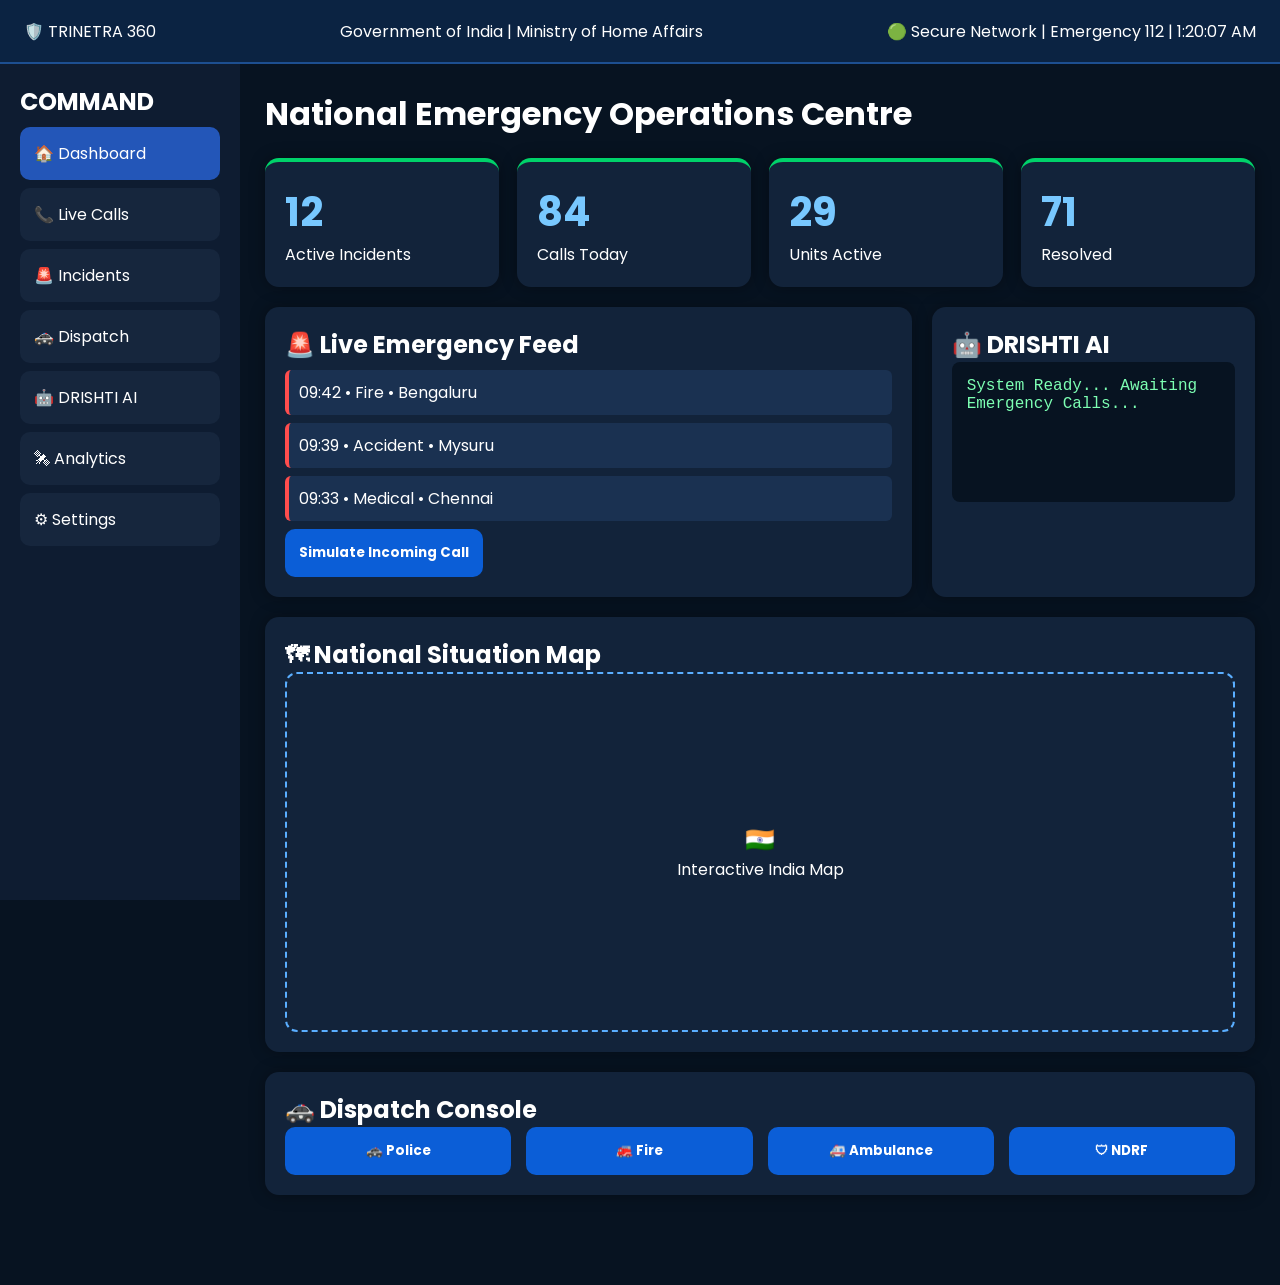
==== dashboard.html @ 9b188cce "Added files added them files" ====
<!DOCTYPE html>
<html lang="en">

<head>

<meta charset="UTF-8">
<meta name="viewport" content="width=device-width, initial-scale=1.0">

<title>TRINETRA 360 - Command Centre</title>

<link rel="stylesheet" href="css/dashboard.css">

<link href="https://fonts.googleapis.com/css2?family=Poppins:wght@300;400;500;600;700&display=swap" rel="stylesheet">

</head>

<body>

<!-- ================= TOP BAR ================= -->

<header class="topbar">

<div class="logo">

🛡️ <span>TRINETRA 360</span>

</div>

<div class="topcenter">

Government of India | Ministry of Home Affairs

</div>

<div class="topright">

🟢 Secure Network

|

Emergency 112

|

<span id="clock"></span>

</div>

</header>

<!-- ================= SIDEBAR ================= -->

<div class="sidebar">

<h2>COMMAND</h2>

<ul>

<li class="active">🏠 Dashboard</li>

<li>📞 Live Calls</li>

<li>🚨 Incidents</li>

<li>🚓 Dispatch</li>

<li>🤖 DRISHTI AI</li>

<li>🛰 Analytics</li>

<li>⚙ Settings</li>

</ul>

</div>

<!-- ================= MAIN ================= -->

<main>

<h1>

National Emergency Operations Centre

</h1>

<!-- ================= STATS ================= -->

<section class="stats">

<div class="card">

<h2>12</h2>

<p>Active Incidents</p>

</div>

<div class="card">

<h2>84</h2>

<p>Calls Today</p>

</div>

<div class="card">

<h2>29</h2>

<p>Units Active</p>

</div>

<div class="card">

<h2>71</h2>

<p>Resolved</p>

</div>

</section>

<!-- ================= LIVE FEED ================= -->

<div class="row">

<section class="feed">

<h2>🚨 Live Emergency Feed</h2>

<div id="feed">

<p>09:42 • Fire • Bengaluru</p>

<p>09:39 • Accident • Mysuru</p>

<p>09:33 • Medical • Chennai</p>

</div>

<button id="simulateCall">

Simulate Incoming Call

</button>

</section>

<section class="ai">

<h2>🤖 DRISHTI AI</h2>

<div id="aiOutput">

System Ready...

Awaiting Emergency Calls...

</div>

</section>

</div>

<!-- ================= MAP ================= -->

<section class="mapPanel">

<h2>

🗺 National Situation Map

</h2>

<div class="map">

<h1>🇮🇳</h1>

<p>

Interactive India Map

</p>

</div>

</section>

<!-- ================= DISPATCH ================= -->

<section class="dispatch">

<h2>

🚓 Dispatch Console

</h2>

<div class="dispatchGrid">

<button class="dispatchBtn">

🚓 Police

</button>

<button class="dispatchBtn">

🚒 Fire

</button>

<button class="dispatchBtn">

🚑 Ambulance

</button>

<button class="dispatchBtn">

🛡 NDRF

</button>

</div>

</section>

</main>

<script src="js/dashboard.js"></script>

</body>

</html>
---- css/dashboard.css ----
*{margin:0;padding:0;box-sizing:border-box;font-family:Poppins,sans-serif}body{background:#071321;color:#fff}.topbar{position:fixed;top:0;left:0;width:100%;height:64px;background:#0b2342;display:flex;justify-content:space-between;align-items:center;padding:0 24px;border-bottom:2px solid #1d4f91}.sidebar{position:fixed;top:64px;left:0;width:240px;height:calc(100vh - 64px);background:#0e1c31;padding:20px}.sidebar ul{list-style:none}.sidebar li{padding:14px;margin:8px 0;background:#16263d;border-radius:10px}.sidebar .active,.sidebar li:hover{background:#2356b8}main{margin-left:240px;padding:90px 25px}.stats{display:grid;grid-template-columns:repeat(4,1fr);gap:18px}.card,.feed,.ai,.mapPanel,.dispatch{background:#12233a;padding:20px;border-radius:14px;box-shadow:0 0 15px rgba(0,0,0,.35);margin-top:20px}.card{border-top:4px solid #00d26a}.card h2{font-size:40px;color:#78c8ff}.row{display:grid;grid-template-columns:2fr 1fr;gap:20px}#feed p{background:#1a3151;border-left:4px solid #ff4d4d;padding:10px;margin:8px 0;border-radius:6px}#aiOutput{background:#071321;padding:15px;border-radius:8px;min-height:140px;color:#7dffb3;font-family:Consolas,monospace}.map{height:360px;border:2px dashed #5aaeff;display:flex;justify-content:center;align-items:center;flex-direction:column;border-radius:12px}.dispatchGrid{display:grid;grid-template-columns:repeat(4,1fr);gap:15px}.dispatchBtn,#simulateCall{padding:14px;border:none;border-radius:10px;background:#0b5ed7;color:#fff;font-weight:700}.dispatchBtn:hover,#simulateCall:hover{background:#1b78ff}
/* ==========================
   ANIMATIONS
========================== */

@keyframes fadeUp{

0%{
opacity:0;
transform:translateY(30px);
}

100%{
opacity:1;
transform:translateY(0);
}

}

.card{

animation:fadeUp .8s ease;

}

.feed{

animation:fadeUp 1s ease;

}

.ai{

animation:fadeUp 1.2s ease;

}

.mapPanel{

animation:fadeUp 1.4s ease;

}

.dispatch{

animation:fadeUp 1.6s ease;

}
@keyframes pulse{

0%{

box-shadow:0 0 10px #0088ff;

}

50%{

box-shadow:0 0 25px #00c3ff;

}

100%{

box-shadow:0 0 10px #0088ff;

}

}

.ai{

animation:pulse 3s infinite;

}
@keyframes blink{

0%{

opacity:1;

}

50%{

opacity:.3;

}

100%{

opacity:1;

}

}

.topright{

animation:blink 2s infinite;

}
.dispatchBtn{

transition:.3s;

}

.dispatchBtn:hover{

transform:scale(1.08);

box-shadow:0 0 20px #0077ff;

}
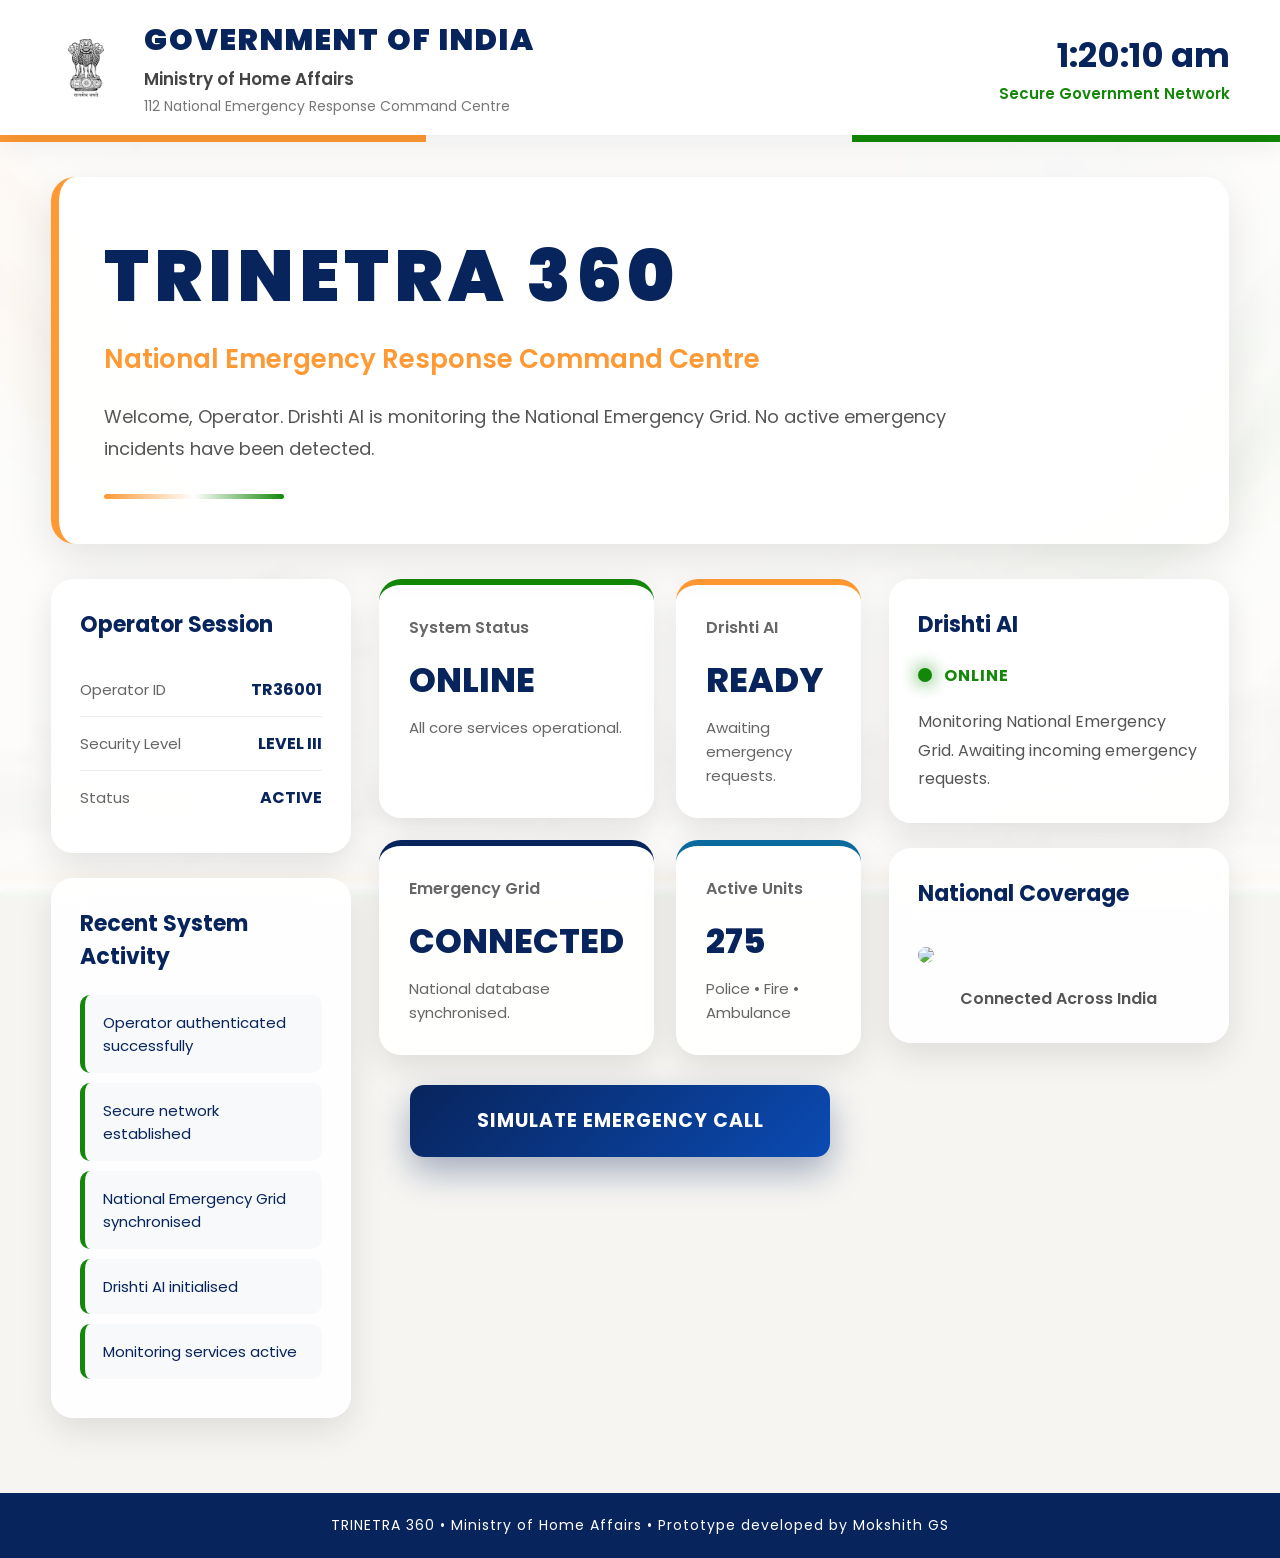
==== commit e110f349: "Update" ====
--- a/dashboard.html
+++ b/dashboard.html
@@ -3,234 +3,256 @@
 
 <head>
 
-<meta charset="UTF-8">
-<meta name="viewport" content="width=device-width, initial-scale=1.0">
-
-<title>TRINETRA 360 - Command Centre</title>
-
-<link rel="stylesheet" href="css/dashboard.css">
-
-<link href="https://fonts.googleapis.com/css2?family=Poppins:wght@300;400;500;600;700&display=swap" rel="stylesheet">
+    <meta charset="UTF-8">
+
+    <meta name="viewport" content="width=device-width, initial-scale=1.0">
+
+    <title>TRINETRA 360 | Dashboard</title>
+
+    <link rel="stylesheet" href="css/dashboard.css">
+
+    <link rel="preconnect" href="https://fonts.googleapis.com">
+
+    <link rel="preconnect" href="https://fonts.gstatic.com" crossorigin>
+
+    <link href="https://fonts.googleapis.com/css2?family=Poppins:wght@300;400;500;600;700;800;900&display=swap" rel="stylesheet">
 
 </head>
 
 <body>
 
-<!-- ================= TOP BAR ================= -->
-
-<header class="topbar">
-
-<div class="logo">
-
-🛡️ <span>TRINETRA 360</span>
-
-</div>
-
-<div class="topcenter">
-
-Government of India | Ministry of Home Affairs
-
-</div>
-
-<div class="topright">
-
-🟢 Secure Network
-
-|
-
-Emergency 112
-
-|
-
-<span id="clock"></span>
-
-</div>
-
-</header>
-
-<!-- ================= SIDEBAR ================= -->
-
-<div class="sidebar">
-
-<h2>COMMAND</h2>
-
-<ul>
-
-<li class="active">🏠 Dashboard</li>
-
-<li>📞 Live Calls</li>
-
-<li>🚨 Incidents</li>
-
-<li>🚓 Dispatch</li>
-
-<li>🤖 DRISHTI AI</li>
-
-<li>🛰 Analytics</li>
-
-<li>⚙ Settings</li>
-
-</ul>
-
-</div>
-
-<!-- ================= MAIN ================= -->
-
-<main>
-
-<h1>
-
-National Emergency Operations Centre
-
-</h1>
-
-<!-- ================= STATS ================= -->
-
-<section class="stats">
-
-<div class="card">
-
-<h2>12</h2>
-
-<p>Active Incidents</p>
-
-</div>
-
-<div class="card">
-
-<h2>84</h2>
-
-<p>Calls Today</p>
-
-</div>
-
-<div class="card">
-
-<h2>29</h2>
-
-<p>Units Active</p>
-
-</div>
-
-<div class="card">
-
-<h2>71</h2>
-
-<p>Resolved</p>
-
-</div>
-
-</section>
-
-<!-- ================= LIVE FEED ================= -->
-
-<div class="row">
-
-<section class="feed">
-
-<h2>🚨 Live Emergency Feed</h2>
-
-<div id="feed">
-
-<p>09:42 • Fire • Bengaluru</p>
-
-<p>09:39 • Accident • Mysuru</p>
-
-<p>09:33 • Medical • Chennai</p>
-
-</div>
-
-<button id="simulateCall">
-
-Simulate Incoming Call
-
-</button>
-
-</section>
-
-<section class="ai">
-
-<h2>🤖 DRISHTI AI</h2>
-
-<div id="aiOutput">
-
-System Ready...
-
-Awaiting Emergency Calls...
-
-</div>
-
-</section>
-
-</div>
-
-<!-- ================= MAP ================= -->
-
-<section class="mapPanel">
-
-<h2>
-
-🗺 National Situation Map
-
-</h2>
-
-<div class="map">
-
-<h1>🇮🇳</h1>
-
-<p>
-
-Interactive India Map
-
-</p>
-
-</div>
-
-</section>
-
-<!-- ================= DISPATCH ================= -->
-
-<section class="dispatch">
-
-<h2>
-
-🚓 Dispatch Console
-
-</h2>
-
-<div class="dispatchGrid">
-
-<button class="dispatchBtn">
-
-🚓 Police
-
-</button>
-
-<button class="dispatchBtn">
-
-🚒 Fire
-
-</button>
-
-<button class="dispatchBtn">
-
-🚑 Ambulance
-
-</button>
-
-<button class="dispatchBtn">
-
-🛡 NDRF
-
-</button>
-
-</div>
-
-</section>
-
-</main>
-
-<script src="js/dashboard.js"></script>
+    <!-- Background -->
+    <div class="background"></div>
+
+    <!-- Header -->
+
+    <header class="topBar">
+
+        <div class="govHeader">
+
+            <img src="images/emblem.png" class="govLogo">
+
+            <div>
+
+                <h1>GOVERNMENT OF INDIA</h1>
+
+                <h3>Ministry of Home Affairs</h3>
+
+                <p>112 National Emergency Response Command Centre</p>
+
+            </div>
+
+        </div>
+
+        <div class="topRight">
+
+            <div id="clock"></div>
+
+            <span>Secure Government Network</span>
+
+        </div>
+
+    </header>
+
+    <div class="headerRibbon"></div>
+
+    <!-- Hero -->
+
+    <section class="hero">
+
+        <h1>TRINETRA 360</h1>
+
+        <h2>National Emergency Response Command Centre</h2>
+
+        <p>
+
+            Welcome, Operator.
+
+            Drishti AI is monitoring the National Emergency Grid.
+
+            No active emergency incidents have been detected.
+
+        </p>
+
+    </section>
+
+    <!-- Main Grid -->
+
+    <section class="dashboardGrid">
+
+        <!-- LEFT -->
+
+        <div class="leftColumn">
+
+            <div class="panel">
+
+                <h2>Operator Session</h2>
+
+                <div class="infoRow">
+
+                    <span>Operator ID</span>
+
+                    <strong>TR36001</strong>
+
+                </div>
+
+                <div class="infoRow">
+
+                    <span>Security Level</span>
+
+                    <strong>LEVEL III</strong>
+
+                </div>
+
+                <div class="infoRow">
+
+                    <span>Status</span>
+
+                    <strong class="online">ACTIVE</strong>
+
+                </div>
+
+            </div>
+
+            <div class="panel">
+
+                <h2>Recent System Activity</h2>
+
+                <ul class="activity">
+
+                    <li>Operator authenticated successfully</li>
+
+                    <li>Secure network established</li>
+
+                    <li>National Emergency Grid synchronised</li>
+
+                    <li>Drishti AI initialised</li>
+
+                    <li>Monitoring services active</li>
+
+                </ul>
+
+            </div>
+
+        </div>
+
+        <!-- CENTER -->
+
+        <div class="centerColumn">
+
+            <div class="cards">
+
+                <div class="card">
+
+                    <h3>System Status</h3>
+
+                    <h1>ONLINE</h1>
+
+                    <p>All core services operational.</p>
+
+                </div>
+
+                <div class="card">
+
+                    <h3>Drishti AI</h3>
+
+                    <h1>READY</h1>
+
+                    <p>Awaiting emergency requests.</p>
+
+                </div>
+
+                <div class="card">
+
+                    <h3>Emergency Grid</h3>
+
+                    <h1>CONNECTED</h1>
+
+                    <p>National database synchronised.</p>
+
+                </div>
+
+                <div class="card">
+
+                    <h3>Active Units</h3>
+
+                    <h1>275</h1>
+
+                    <p>Police • Fire • Ambulance</p>
+
+                </div>
+
+            </div>
+
+            <div class="simulate">
+
+                <button onclick="simulateCall()">
+
+                    SIMULATE EMERGENCY CALL
+
+                </button>
+
+            </div>
+
+        </div>
+
+        <!-- RIGHT -->
+
+        <div class="rightColumn">
+
+            <div class="panel">
+
+                <h2>Drishti AI</h2>
+
+                <div class="aiStatus">
+
+                    <div class="statusLight"></div>
+
+                    <span>ONLINE</span>
+
+                </div>
+
+                <p>
+
+                    Monitoring National Emergency Grid.
+
+                    Awaiting incoming emergency requests.
+
+                </p>
+
+            </div>
+
+            <div class="panel">
+
+                <h2>National Coverage</h2>
+
+                <img src="images/india-map.png" class="indiaMap">
+
+                <p class="mapText">
+
+                    Connected Across India
+
+                </p>
+
+            </div>
+
+        </div>
+
+    </section>
+
+    <!-- Footer -->
+
+    <footer>
+
+        <p>
+
+            TRINETRA 360 • Ministry of Home Affairs • Prototype developed by Mokshith GS
+
+        </p>
+
+    </footer>
+
+    <script src="js/dashboard.js"></script>
 
 </body>
 
--- a/css/dashboard.css
+++ b/css/dashboard.css
@@ -1,115 +1,986 @@
-*{margin:0;padding:0;box-sizing:border-box;font-family:Poppins,sans-serif}body{background:#071321;color:#fff}.topbar{position:fixed;top:0;left:0;width:100%;height:64px;background:#0b2342;display:flex;justify-content:space-between;align-items:center;padding:0 24px;border-bottom:2px solid #1d4f91}.sidebar{position:fixed;top:64px;left:0;width:240px;height:calc(100vh - 64px);background:#0e1c31;padding:20px}.sidebar ul{list-style:none}.sidebar li{padding:14px;margin:8px 0;background:#16263d;border-radius:10px}.sidebar .active,.sidebar li:hover{background:#2356b8}main{margin-left:240px;padding:90px 25px}.stats{display:grid;grid-template-columns:repeat(4,1fr);gap:18px}.card,.feed,.ai,.mapPanel,.dispatch{background:#12233a;padding:20px;border-radius:14px;box-shadow:0 0 15px rgba(0,0,0,.35);margin-top:20px}.card{border-top:4px solid #00d26a}.card h2{font-size:40px;color:#78c8ff}.row{display:grid;grid-template-columns:2fr 1fr;gap:20px}#feed p{background:#1a3151;border-left:4px solid #ff4d4d;padding:10px;margin:8px 0;border-radius:6px}#aiOutput{background:#071321;padding:15px;border-radius:8px;min-height:140px;color:#7dffb3;font-family:Consolas,monospace}.map{height:360px;border:2px dashed #5aaeff;display:flex;justify-content:center;align-items:center;flex-direction:column;border-radius:12px}.dispatchGrid{display:grid;grid-template-columns:repeat(4,1fr);gap:15px}.dispatchBtn,#simulateCall{padding:14px;border:none;border-radius:10px;background:#0b5ed7;color:#fff;font-weight:700}.dispatchBtn:hover,#simulateCall:hover{background:#1b78ff}
-/* ==========================
-   ANIMATIONS
-========================== */
+/*=========================================================
+            TRINETRA 360 - DASHBOARD
+      Ministry of Home Affairs Prototype
+==========================================================*/
+
+*{
+    margin:0;
+    padding:0;
+    box-sizing:border-box;
+    font-family:'Poppins',sans-serif;
+}
+
+html{
+    scroll-behavior:smooth;
+}
+
+body{
+
+    background:#f6f5f2;
+
+    color:#08245C;
+
+    overflow-x:hidden;
+
+    min-height:100vh;
+
+}
+
+/*==============================
+        BACKGROUND
+==============================*/
+
+.background{
+
+    position:fixed;
+
+    inset:0;
+
+    background:url("../images/background.png") center center/cover no-repeat;
+
+    opacity:.18;
+
+    z-index:-3;
+
+}
+
+body::before{
+
+    content:"";
+
+    position:fixed;
+
+    inset:0;
+
+    background:rgba(255,255,255,.72);
+
+    backdrop-filter:blur(3px);
+
+    z-index:-2;
+
+}
+
+/*==============================
+        HEADER
+==============================*/
+
+.topBar{
+
+    display:flex;
+
+    justify-content:space-between;
+
+    align-items:center;
+
+    padding:18px 50px;
+
+    background:rgba(255,255,255,.90);
+
+    backdrop-filter:blur(18px);
+
+    box-shadow:0 8px 30px rgba(0,0,0,.08);
+
+}
+
+.govHeader{
+
+    display:flex;
+
+    align-items:center;
+
+    gap:22px;
+
+}
+
+.govLogo{
+
+    width:72px;
+
+}
+
+.govHeader h1{
+
+    font-size:30px;
+
+    font-weight:900;
+
+    letter-spacing:2px;
+
+    color:#08245C;
+
+}
+
+.govHeader h3{
+
+    font-size:17px;
+
+    font-weight:600;
+
+    color:#444;
+
+    margin-top:3px;
+
+}
+
+.govHeader p{
+
+    font-size:14px;
+
+    color:#777;
+
+    margin-top:4px;
+
+}
+
+.topRight{
+
+    text-align:right;
+
+}
+
+#clock{
+
+    font-size:34px;
+
+    font-weight:700;
+
+    color:#08245C;
+
+}
+
+.topRight span{
+
+    color:#138808;
+
+    font-weight:600;
+
+    font-size:15px;
+
+}
+
+/*==============================
+     TRICOLOUR STRIP
+==============================*/
+
+.headerRibbon{
+
+    width:100%;
+
+    height:7px;
+
+    background:linear-gradient(
+        90deg,
+        #FF9933 0%,
+        #FF9933 33.3%,
+        #ffffff 33.3%,
+        #ffffff 66.6%,
+        #138808 66.6%,
+        #138808 100%
+    );
+
+}
+
+/*==============================
+         HERO SECTION
+==============================*/
+
+.hero{
+
+    width:92%;
+
+    margin:35px auto;
+
+    background:rgba(255,255,255,.88);
+
+    backdrop-filter:blur(18px);
+
+    border-radius:24px;
+
+    padding:45px;
+
+    box-shadow:0 15px 45px rgba(0,0,0,.10);
+
+    border-left:8px solid #FF9933;
+
+}
+
+.hero h1{
+
+    font-size:72px;
+
+    font-weight:900;
+
+    letter-spacing:5px;
+
+    color:#08245C;
+
+    text-transform:uppercase;
+
+}
+
+.hero h2{
+
+    margin-top:10px;
+
+    font-size:26px;
+
+    font-weight:600;
+
+    color:#FF9933;
+
+}
+
+.hero p{
+
+    margin-top:22px;
+
+    font-size:18px;
+
+    line-height:1.8;
+
+    color:#555;
+
+    max-width:900px;
+
+}
+
+/* Decorative line */
+
+.hero::after{
+
+    content:"";
+
+    display:block;
+
+    width:180px;
+
+    height:5px;
+
+    margin-top:28px;
+
+    border-radius:50px;
+
+    background:linear-gradient(
+        90deg,
+        #FF9933,
+        #ffffff,
+        #138808
+    );
+
+}
+/*=========================================================
+                DASHBOARD GRID
+==========================================================*/
+
+.dashboardGrid{
+
+    width:92%;
+
+    margin:35px auto 50px;
+
+    display:grid;
+
+    grid-template-columns:300px 1fr 340px;
+
+    gap:28px;
+
+    align-items:start;
+
+}
+
+/*=========================================================
+                PANELS
+==========================================================*/
+
+.panel{
+
+    background:rgba(255,255,255,.90);
+
+    backdrop-filter:blur(18px);
+
+    border-radius:22px;
+
+    padding:28px;
+
+    box-shadow:0 12px 35px rgba(0,0,0,.10);
+
+    margin-bottom:25px;
+
+    transition:.35s;
+
+    border:1px solid rgba(255,255,255,.7);
+
+}
+
+.panel:hover{
+
+    transform:translateY(-6px);
+
+    box-shadow:0 20px 45px rgba(0,0,0,.16);
+
+}
+
+.panel h2{
+
+    font-size:22px;
+
+    color:#08245C;
+
+    margin-bottom:22px;
+
+    font-weight:700;
+
+}
+
+/*=========================================================
+            OPERATOR INFORMATION
+==========================================================*/
+
+.infoRow{
+
+    display:flex;
+
+    justify-content:space-between;
+
+    align-items:center;
+
+    padding:14px 0;
+
+    border-bottom:1px solid #ececec;
+
+}
+
+.infoRow:last-child{
+
+    border-bottom:none;
+
+}
+
+.infoRow span{
+
+    color:#666;
+
+    font-size:15px;
+
+}
+
+.infoRow strong{
+
+    color:#08245C;
+
+    font-weight:700;
+
+}
+
+.online{
+
+    color:#138808;
+
+}
+
+/*=========================================================
+            RECENT ACTIVITY
+==========================================================*/
+
+.activity{
+
+    list-style:none;
+
+}
+
+.activity li{
+
+    padding:16px 18px;
+
+    margin-bottom:10px;
+
+    background:#f8f9fb;
+
+    border-left:5px solid #138808;
+
+    border-radius:10px;
+
+    transition:.30s;
+
+    font-size:15px;
+
+}
+
+.activity li:hover{
+
+    background:#eef5ff;
+
+    transform:translateX(8px);
+
+}
+
+/*=========================================================
+            STATUS CARDS
+==========================================================*/
+
+.cards{
+
+    display:grid;
+
+    grid-template-columns:repeat(2,1fr);
+
+    gap:22px;
+
+}
+
+.card{
+
+    background:rgba(255,255,255,.92);
+
+    border-radius:22px;
+
+    padding:30px;
+
+    box-shadow:0 12px 35px rgba(0,0,0,.10);
+
+    transition:.35s;
+
+    border-top:6px solid #08245C;
+
+}
+
+.card:nth-child(1){
+
+    border-top-color:#138808;
+
+}
+
+.card:nth-child(2){
+
+    border-top-color:#FF9933;
+
+}
+
+.card:nth-child(3){
+
+    border-top-color:#08245C;
+
+}
+
+.card:nth-child(4){
+
+    border-top-color:#0B6A9E;
+
+}
+
+.card:hover{
+
+    transform:translateY(-8px);
+
+    box-shadow:0 20px 40px rgba(0,0,0,.16);
+
+}
+
+.card h3{
+
+    font-size:16px;
+
+    color:#666;
+
+    margin-bottom:15px;
+
+    font-weight:600;
+
+}
+
+.card h1{
+
+    font-size:34px;
+
+    color:#08245C;
+
+    font-weight:800;
+
+    margin-bottom:10px;
+
+}
+
+.card p{
+
+    color:#666;
+
+    font-size:15px;
+
+    line-height:1.6;
+
+}
+
+/*=========================================================
+                DRISHTI AI PANEL
+==========================================================*/
+
+.aiStatus{
+
+    display:flex;
+
+    align-items:center;
+
+    gap:12px;
+
+    margin:20px 0;
+
+}
+
+.statusLight{
+
+    width:14px;
+
+    height:14px;
+
+    border-radius:50%;
+
+    background:#138808;
+
+    box-shadow:0 0 18px #138808;
+
+    animation:pulse 1.6s infinite;
+
+}
+
+.aiStatus span{
+
+    font-weight:700;
+
+    color:#138808;
+
+    letter-spacing:1px;
+
+}
+
+.panel p{
+
+    color:#555;
+
+    line-height:1.8;
+
+}
+
+/*=========================================================
+                INDIA MAP
+==========================================================*/
+
+.indiaMap{
+
+    width:100%;
+
+    margin:15px 0;
+
+    border-radius:16px;
+
+}
+
+.mapText{
+
+    text-align:center;
+
+    color:#666;
+
+    font-weight:600;
+
+}
+
+/*=========================================================
+                ANIMATION
+==========================================================*/
+
+@keyframes pulse{
+
+    0%{
+
+        transform:scale(1);
+
+        opacity:1;
+
+    }
+
+    50%{
+
+        transform:scale(1.25);
+
+        opacity:.6;
+
+    }
+
+    100%{
+
+        transform:scale(1);
+
+        opacity:1;
+
+    }
+
+}   
+/*=========================================================
+            SIMULATE BUTTON
+==========================================================*/
+
+.simulate{
+
+    margin-top:30px;
+
+    display:flex;
+
+    justify-content:center;
+
+}
+
+.simulate button{
+
+    width:420px;
+
+    height:72px;
+
+    border:none;
+
+    border-radius:14px;
+
+    cursor:pointer;
+
+    font-size:19px;
+
+    font-weight:700;
+
+    letter-spacing:1px;
+
+    color:white;
+
+    background:linear-gradient(
+        135deg,
+        #08245C,
+        #0B4BB3
+    );
+
+    box-shadow:0 15px 35px rgba(8,36,92,.35);
+
+    transition:.35s;
+
+}
+
+.simulate button:hover{
+
+    transform:translateY(-5px);
+
+    box-shadow:0 20px 45px rgba(8,36,92,.45);
+
+    background:linear-gradient(
+        135deg,
+        #0B4BB3,
+        #08245C
+    );
+
+}
+
+.simulate button:active{
+
+    transform:scale(.98);
+
+}
+
+/*=========================================================
+                    FOOTER
+==========================================================*/
+
+footer{
+
+    margin-top:50px;
+
+    padding:22px;
+
+    background:#08245C;
+
+    color:white;
+
+    text-align:center;
+
+    letter-spacing:1px;
+
+    font-size:14px;
+
+}
+
+/*=========================================================
+              PAGE LOAD ANIMATIONS
+==========================================================*/
+
+.topBar{
+
+    animation:slideDown .7s ease;
+
+}
+
+.hero{
+
+    animation:fadeUp .9s ease;
+
+}
+
+.leftColumn{
+
+    animation:fadeLeft 1s ease;
+
+}
+
+.centerColumn{
+
+    animation:fadeUp 1.1s ease;
+
+}
+
+.rightColumn{
+
+    animation:fadeRight 1.2s ease;
+
+}
+
+.card{
+
+    animation:zoomIn .8s ease;
+
+}
+
+/*=========================================================
+                  KEYFRAMES
+==========================================================*/
+
+@keyframes slideDown{
+
+    from{
+
+        transform:translateY(-50px);
+
+        opacity:0;
+
+    }
+
+    to{
+
+        transform:translateY(0);
+
+        opacity:1;
+
+    }
+
+}
 
 @keyframes fadeUp{
 
-0%{
-opacity:0;
-transform:translateY(30px);
-}
-
-100%{
-opacity:1;
-transform:translateY(0);
-}
+    from{
+
+        transform:translateY(40px);
+
+        opacity:0;
+
+    }
+
+    to{
+
+        transform:translateY(0);
+
+        opacity:1;
+
+    }
+
+}
+
+@keyframes fadeLeft{
+
+    from{
+
+        transform:translateX(-40px);
+
+        opacity:0;
+
+    }
+
+    to{
+
+        transform:translateX(0);
+
+        opacity:1;
+
+    }
+
+}
+
+@keyframes fadeRight{
+
+    from{
+
+        transform:translateX(40px);
+
+        opacity:0;
+
+    }
+
+    to{
+
+        transform:translateX(0);
+
+        opacity:1;
+
+    }
+
+}
+
+@keyframes zoomIn{
+
+    from{
+
+        transform:scale(.9);
+
+        opacity:0;
+
+    }
+
+    to{
+
+        transform:scale(1);
+
+        opacity:1;
+
+    }
+
+}
+
+/*=========================================================
+             CUSTOM SCROLLBAR
+==========================================================*/
+
+::-webkit-scrollbar{
+
+    width:10px;
+
+}
+
+::-webkit-scrollbar-track{
+
+    background:#ececec;
+
+}
+
+::-webkit-scrollbar-thumb{
+
+    background:#08245C;
+
+    border-radius:20px;
+
+}
+
+::-webkit-scrollbar-thumb:hover{
+
+    background:#0B4BB3;
+
+}
+
+/*=========================================================
+                RESPONSIVE
+==========================================================*/
+
+@media(max-width:1200px){
+
+.dashboardGrid{
+
+grid-template-columns:1fr;
+
+}
+
+.cards{
+
+grid-template-columns:1fr 1fr;
+
+}
+
+}
+
+@media(max-width:900px){
+
+.topBar{
+
+flex-direction:column;
+
+gap:18px;
+
+text-align:center;
+
+padding:20px;
+
+}
+
+.govHeader{
+
+flex-direction:column;
+
+}
+
+.hero{
+
+padding:30px;
+
+}
+
+.hero h1{
+
+font-size:48px;
+
+}
+
+.hero h2{
+
+font-size:22px;
+
+}
+
+.cards{
+
+grid-template-columns:1fr;
+
+}
+
+.simulate button{
+
+width:100%;
+
+}
+
+}
+
+@media(max-width:600px){
+
+.hero h1{
+
+font-size:36px;
+
+letter-spacing:2px;
+
+}
+
+.govLogo{
+
+width:58px;
+
+}
+
+#clock{
+
+font-size:24px;
+
+}
+
+.panel{
+
+padding:20px;
 
 }
 
 .card{
 
-animation:fadeUp .8s ease;
-
-}
-
-.feed{
-
-animation:fadeUp 1s ease;
-
-}
-
-.ai{
-
-animation:fadeUp 1.2s ease;
-
-}
-
-.mapPanel{
-
-animation:fadeUp 1.4s ease;
-
-}
-
-.dispatch{
-
-animation:fadeUp 1.6s ease;
-
-}
-@keyframes pulse{
-
-0%{
-
-box-shadow:0 0 10px #0088ff;
-
-}
-
-50%{
-
-box-shadow:0 0 25px #00c3ff;
-
-}
-
-100%{
-
-box-shadow:0 0 10px #0088ff;
-
-}
-
-}
-
-.ai{
-
-animation:pulse 3s infinite;
-
-}
-@keyframes blink{
-
-0%{
-
-opacity:1;
-
-}
-
-50%{
-
-opacity:.3;
-
-}
-
-100%{
-
-opacity:1;
-
-}
-
-}
-
-.topright{
-
-animation:blink 2s infinite;
-
-}
-.dispatchBtn{
-
-transition:.3s;
-
-}
-
-.dispatchBtn:hover{
-
-transform:scale(1.08);
-
-box-shadow:0 0 20px #0077ff;
+padding:20px;
+
+}
 
 }
